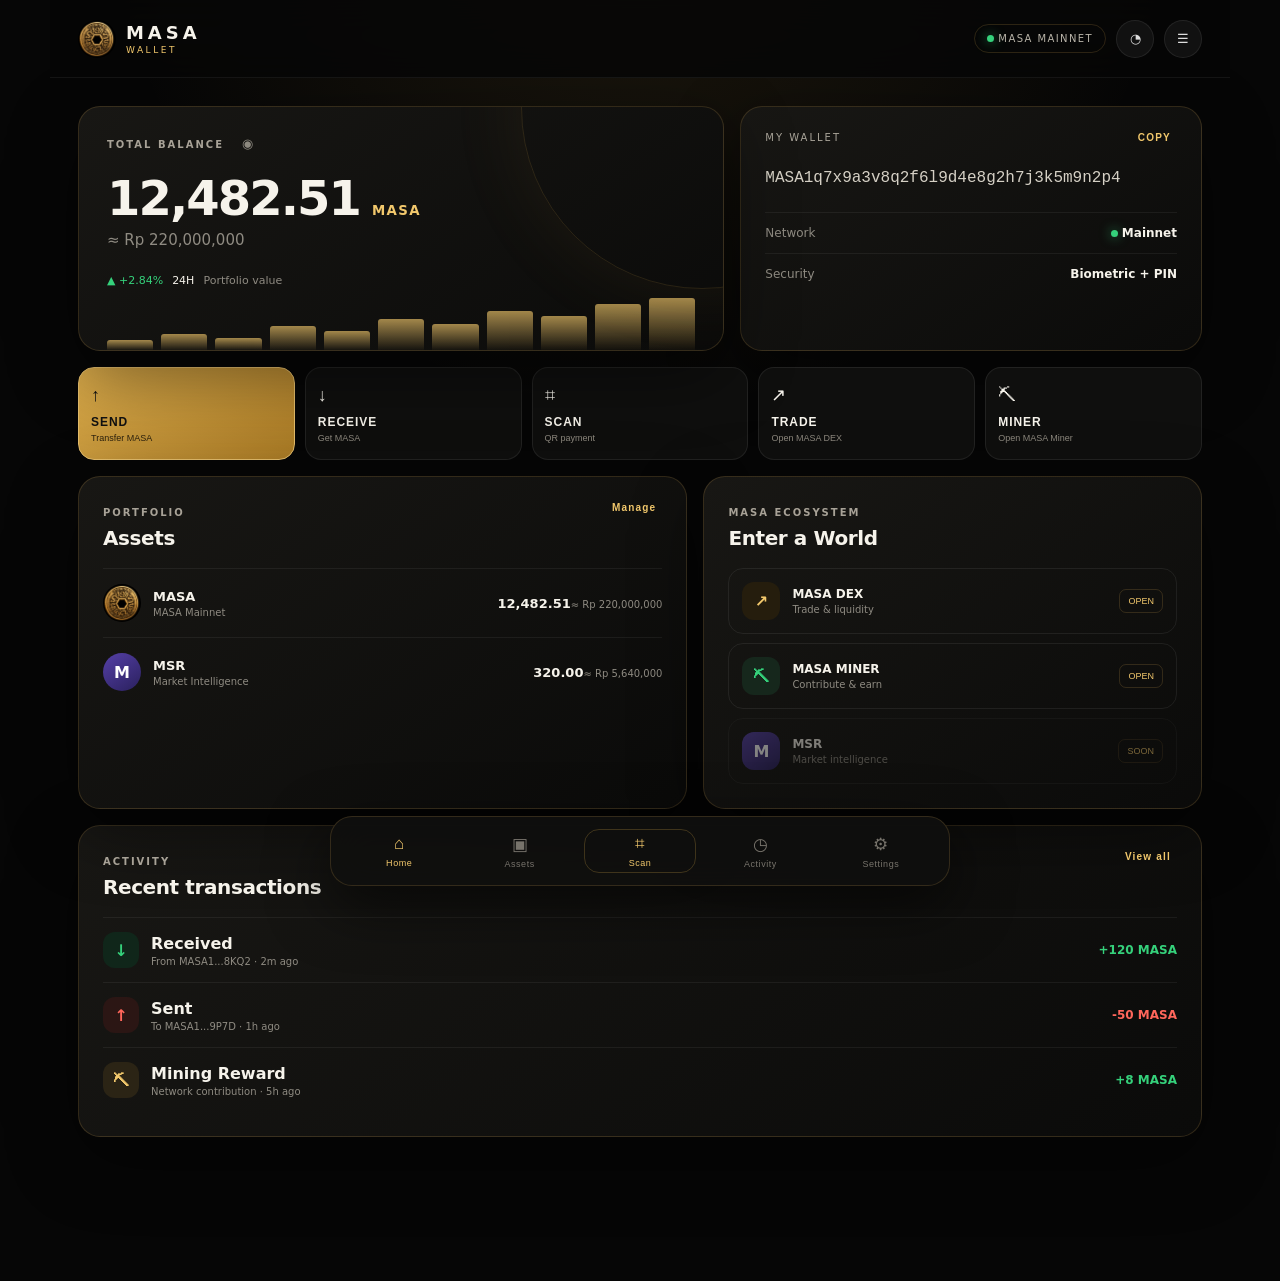
==== index.html @ 221adba0 "fix: move wallet files to repository root" ====
<!doctype html>
<html lang="en">
<head>
  <meta charset="utf-8">
  <meta name="viewport" content="width=device-width, initial-scale=1">
  <meta name="theme-color" content="#070707">
  <title>MASA Wallet</title>
  <link rel="stylesheet" href="css/style.css">
</head>
<body>
  <div class="app-shell">
    <header class="topbar">
      <div class="brand-wrap">
        <img src="assets/masa-logo.png" class="brand-logo" alt="MASA">
        <div><div class="brand">MASA</div><div class="brand-sub">WALLET</div></div>
      </div>
      <div class="top-actions">
        <div class="network-pill"><span class="dot"></span> MASA MAINNET</div>
        <button class="icon-btn" id="notifyBtn" aria-label="Notifications">◔</button>
        <button class="icon-btn" id="menuBtn" aria-label="Menu">☰</button>
      </div>
    </header>

    <main class="content">
      <section class="hero-grid">
        <div class="balance-card glass">
          <div class="eyebrow">TOTAL BALANCE <button class="eye" id="toggleBalance">◉</button></div>
          <div class="balance-line"><span id="balance">12,482.51</span><small>MASA</small></div>
          <div class="fiat" id="fiat">≈ Rp 220,000,000</div>
          <div class="balance-foot"><span class="positive">▲ +2.84%</span><span>24H</span><span class="muted">Portfolio value</span></div>
          <div class="sparkline"><span></span><span></span><span></span><span></span><span></span><span></span><span></span><span></span><span></span><span></span><span></span></div>
        </div>

        <div class="identity-card glass">
          <div class="card-head"><span>MY WALLET</span><button class="copy-mini" id="copyAddress">COPY</button></div>
          <div class="wallet-address" id="address">MASA1q7x9a3v8q2f6l9d4e8g2h7j3k5m9n2p4</div>
          <div class="identity-row"><span class="muted">Network</span><strong><span class="dot"></span> Mainnet</strong></div>
          <div class="identity-row"><span class="muted">Security</span><strong>Biometric + PIN</strong></div>
        </div>
      </section>

      <section class="quick-actions">
        <button class="action primary" data-screen="send"><span>↑</span><b>SEND</b><small>Transfer MASA</small></button>
        <button class="action" data-screen="receive"><span>↓</span><b>RECEIVE</b><small>Get MASA</small></button>
        <button class="action" data-screen="scan"><span>⌗</span><b>SCAN</b><small>QR payment</small></button>
        <button class="action" id="tradeBtn"><span>↗</span><b>TRADE</b><small>Open MASA DEX</small></button>
        <button class="action" id="minerBtn"><span>⛏</span><b>MINER</b><small>Open MASA Miner</small></button>
      </section>

      <section class="section-grid">
        <div class="panel glass assets-panel">
          <div class="section-title"><div><span class="eyebrow">PORTFOLIO</span><h2>Assets</h2></div><button class="text-btn">Manage</button></div>
          <div class="asset-row featured"><img src="assets/masa-logo.png" alt="MASA"><div><b>MASA</b><span>MASA Mainnet</span></div><div class="asset-value"><b>12,482.51</b><span>≈ Rp 220,000,000</span></div></div>
          <div class="asset-row"><div class="asset-badge msr">M</div><div><b>MSR</b><span>Market Intelligence</span></div><div class="asset-value"><b>320.00</b><span>≈ Rp 5,640,000</span></div></div>
        </div>

        <div class="panel glass ecosystem-panel">
          <div class="section-title"><div><span class="eyebrow">MASA ECOSYSTEM</span><h2>Enter a World</h2></div></div>
          <div class="ecosystem-card" id="tradeCard"><div class="eco-icon trade">↗</div><div><b>MASA DEX</b><span>Trade & liquidity</span></div><button>OPEN</button></div>
          <div class="ecosystem-card" id="minerCard"><div class="eco-icon miner">⛏</div><div><b>MASA MINER</b><span>Contribute & earn</span></div><button>OPEN</button></div>
          <div class="ecosystem-card disabled"><div class="eco-icon msr">M</div><div><b>MSR</b><span>Market intelligence</span></div><button>SOON</button></div>
        </div>
      </section>

      <section class="panel glass activity-panel">
        <div class="section-title"><div><span class="eyebrow">ACTIVITY</span><h2>Recent transactions</h2></div><button class="text-btn" data-screen="activity">View all</button></div>
        <div class="activity-list">
          <div class="activity-row"><div class="activity-icon received">↓</div><div><b>Received</b><span>From MASA1...8KQ2 · 2m ago</span></div><strong class="positive">+120 MASA</strong></div>
          <div class="activity-row"><div class="activity-icon sent">↑</div><div><b>Sent</b><span>To MASA1...9P7D · 1h ago</span></div><strong class="negative">-50 MASA</strong></div>
          <div class="activity-row"><div class="activity-icon mining">⛏</div><div><b>Mining Reward</b><span>Network contribution · 5h ago</span></div><strong class="positive">+8 MASA</strong></div>
        </div>
      </section>
    </main>

    <nav class="bottom-nav">
      <button class="nav-item active" data-screen="home">⌂<span>Home</span></button>
      <button class="nav-item" data-screen="assets">▣<span>Assets</span></button>
      <button class="nav-item scan-nav" data-screen="scan">⌗<span>Scan</span></button>
      <button class="nav-item" data-screen="activity">◷<span>Activity</span></button>
      <button class="nav-item" data-screen="settings">⚙<span>Settings</span></button>
    </nav>
  </div>

  <div class="modal" id="modal">
    <div class="modal-card glass" id="modalCard"></div>
  </div>
  <div class="toast" id="toast"></div>
  <script src="js/app.js"></script>
</body>
</html>
---- css/style.css ----
:root{--bg:#060606;--panel:#10100f;--panel2:#151411;--gold:#d9aa4a;--gold2:#f2c86c;--text:#f6f3eb;--muted:#8f8b82;--line:rgba(218,174,83,.18);--green:#35d17b;--red:#ff665b;--shadow:0 22px 70px rgba(0,0,0,.45)}
*{box-sizing:border-box}body{margin:0;background:radial-gradient(circle at 50% -10%,rgba(217,170,74,.12),transparent 35%),var(--bg);color:var(--text);font-family:Inter,ui-sans-serif,system-ui,-apple-system,Segoe UI,sans-serif;min-height:100vh}.app-shell{max-width:1180px;margin:auto;padding-bottom:100px}.topbar{height:78px;padding:0 28px;display:flex;align-items:center;justify-content:space-between;border-bottom:1px solid rgba(255,255,255,.06);position:sticky;top:0;z-index:20;background:rgba(6,6,6,.86);backdrop-filter:blur(18px)}.brand-wrap{display:flex;align-items:center;gap:10px}.brand-logo{width:38px;height:38px;object-fit:cover;border-radius:50%;filter:saturate(.9)}.brand{font-weight:800;letter-spacing:.22em;font-size:18px}.brand-sub{font-size:9px;color:var(--gold2);letter-spacing:.28em;margin-top:2px}.top-actions{display:flex;align-items:center;gap:10px}.network-pill{font-size:10px;letter-spacing:.14em;color:#b9b4a9;border:1px solid var(--line);padding:8px 12px;border-radius:999px}.dot{width:7px;height:7px;border-radius:50%;background:var(--green);display:inline-block;box-shadow:0 0 12px rgba(53,209,123,.7)}.icon-btn{width:38px;height:38px;border:1px solid rgba(255,255,255,.08);border-radius:50%;background:#111;color:#ddd;cursor:pointer}.content{padding:28px}.hero-grid{display:grid;grid-template-columns:1.4fr 1fr;gap:16px}.glass{background:linear-gradient(145deg,rgba(25,24,21,.96),rgba(11,11,10,.96));border:1px solid var(--line);box-shadow:var(--shadow);border-radius:22px}.balance-card{padding:28px;min-height:245px;position:relative;overflow:hidden}.balance-card:after{content:"";position:absolute;width:360px;height:360px;right:-160px;top:-180px;border-radius:50%;border:1px solid rgba(217,170,74,.14);box-shadow:0 0 80px rgba(217,170,74,.08)}.eyebrow{font-size:10px;color:#a8a297;letter-spacing:.2em;font-weight:700}.eye{border:0;background:none;color:#8d897f;margin-left:7px;cursor:pointer}.balance-line{display:flex;align-items:baseline;gap:12px;margin-top:18px}.balance-line span{font-size:48px;letter-spacing:-.04em;font-weight:750}.balance-line small{color:var(--gold2);font-weight:800;letter-spacing:.1em}.fiat{font-size:15px;color:var(--muted);margin-top:5px}.balance-foot{display:flex;gap:9px;align-items:center;margin-top:25px;font-size:11px}.positive{color:var(--green)}.negative{color:var(--red)}.muted{color:var(--muted)}.sparkline{position:absolute;left:28px;right:28px;bottom:0;height:56px;display:flex;align-items:flex-end;gap:8px;opacity:.65}.sparkline span{flex:1;border-radius:3px 3px 0 0;background:linear-gradient(var(--gold2),rgba(217,170,74,.06));height:var(--h,35%)}.sparkline span:nth-child(1){height:18%}.sparkline span:nth-child(2){height:28%}.sparkline span:nth-child(3){height:22%}.sparkline span:nth-child(4){height:42%}.sparkline span:nth-child(5){height:34%}.sparkline span:nth-child(6){height:55%}.sparkline span:nth-child(7){height:47%}.sparkline span:nth-child(8){height:70%}.sparkline span:nth-child(9){height:60%}.sparkline span:nth-child(10){height:82%}.sparkline span:nth-child(11){height:92%}.identity-card{padding:24px}.card-head,.identity-row{display:flex;justify-content:space-between;align-items:center}.card-head{font-size:10px;letter-spacing:.2em;color:#aaa59a}.copy-mini,.text-btn{border:0;background:none;color:var(--gold2);font-size:10px;font-weight:800;letter-spacing:.12em;cursor:pointer}.wallet-address{font-family:ui-monospace,SFMono-Regular,Menlo,monospace;color:#d5d0c5;margin:25px 0;overflow:hidden;text-overflow:ellipsis;white-space:nowrap}.identity-row{border-top:1px solid rgba(255,255,255,.06);padding:13px 0;font-size:12px}.quick-actions{display:grid;grid-template-columns:repeat(5,1fr);gap:10px;margin:16px 0}.action{border:1px solid rgba(255,255,255,.08);background:#0f0f0e;color:var(--text);padding:16px 12px;border-radius:16px;text-align:left;cursor:pointer;transition:.2s}.action:hover,.ecosystem-card:hover{border-color:rgba(242,200,108,.4);transform:translateY(-2px)}.action.primary{background:linear-gradient(145deg,#d9aa4a,#a97a25);color:#111;border-color:#e4bd6b}.action span{display:block;font-size:18px;margin-bottom:9px}.action b{display:block;font-size:12px;letter-spacing:.08em}.action small{display:block;color:#8e897f;font-size:9px;margin-top:4px}.action.primary small{color:#2c210e}.section-grid{display:grid;grid-template-columns:1.1fr .9fr;gap:16px}.panel{padding:24px;margin-bottom:16px}.section-title{display:flex;align-items:flex-start;justify-content:space-between;margin-bottom:18px}.section-title h2{font-size:20px;margin:6px 0 0;letter-spacing:-.02em}.asset-row{display:flex;align-items:center;gap:12px;padding:15px 0;border-top:1px solid rgba(255,255,255,.06)}.asset-row img{width:38px;height:38px;border-radius:50%;object-fit:cover}.asset-row>div:nth-child(2){display:flex;flex-direction:column}.asset-row b{font-size:13px}.asset-row span{font-size:10px;color:var(--muted);margin-top:3px}.asset-value{margin-left:auto;text-align:right;display:flex!important}.msr,.eco-icon.msr{background:linear-gradient(145deg,#5540a7,#2a205d);color:white}.asset-badge{width:38px;height:38px;border-radius:50%;display:grid;place-items:center;font-weight:800}.ecosystem-card{display:flex;align-items:center;gap:12px;padding:13px;border:1px solid rgba(255,255,255,.07);border-radius:15px;margin-top:9px;cursor:pointer;transition:.2s}.eco-icon{width:38px;height:38px;border-radius:12px;display:grid;place-items:center;font-weight:900}.eco-icon.trade{background:#251d0d;color:var(--gold2)}.eco-icon.miner{background:#16271c;color:var(--green)}.ecosystem-card>div:nth-child(2){display:flex;flex-direction:column;flex:1}.ecosystem-card b{font-size:12px}.ecosystem-card span{font-size:10px;color:var(--muted);margin-top:3px}.ecosystem-card button{font-size:9px;color:var(--gold2);background:none;border:1px solid var(--line);padding:6px 8px;border-radius:7px}.disabled{opacity:.48}.activity-row{display:flex;align-items:center;gap:12px;padding:14px 0;border-top:1px solid rgba(255,255,255,.06)}.activity-icon{width:36px;height:36px;border-radius:12px;display:grid;place-items:center;font-weight:900}.received{background:#10261a;color:var(--green)}.sent{background:#2b1614;color:var(--red)}.mining{background:#2b2415;color:var(--gold2)}.activity-row>div:nth-child(2){flex:1;display:flex;flex-direction:column}.activity-row span{font-size:10px;color:var(--muted);margin-top:3px}.activity-row strong{font-size:12px}.bottom-nav{position:fixed;bottom:14px;left:50%;transform:translateX(-50%);width:min(620px,calc(100% - 28px));height:70px;padding:8px;display:grid;grid-template-columns:repeat(5,1fr);background:rgba(15,15,14,.94);border:1px solid var(--line);border-radius:22px;box-shadow:0 18px 60px rgba(0,0,0,.6);backdrop-filter:blur(20px);z-index:30}.nav-item{border:0;background:none;color:#77736b;display:flex;flex-direction:column;align-items:center;justify-content:center;gap:4px;border-radius:15px;cursor:pointer;font-size:17px}.nav-item span{font-size:9px;letter-spacing:.06em}.nav-item.active,.nav-item.scan-nav{color:var(--gold2)}.scan-nav{position:relative}.scan-nav:before{content:"";position:absolute;inset:4px;border:1px solid rgba(217,170,74,.24);border-radius:15px;pointer-events:none}.modal{position:fixed;inset:0;background:rgba(0,0,0,.72);display:none;place-items:center;padding:20px;z-index:50;backdrop-filter:blur(8px)}.modal.show{display:grid}.modal-card{width:min(480px,100%);padding:26px}.modal-head{display:flex;justify-content:space-between;align-items:center}.modal-head h3{margin:0}.close{border:0;background:none;color:#aaa;font-size:22px;cursor:pointer}.qr-box{display:grid;place-items:center;padding:25px;margin:20px 0;background:white;border-radius:18px}.qr{width:220px;height:220px;background:repeating-linear-gradient(45deg,#000 0 6px,#fff 6px 12px);position:relative;overflow:hidden}.qr:before,.qr:after{content:"";position:absolute;width:46px;height:46px;background:#fff;border:9px solid #000;top:12px}.qr:before{left:12px}.qr:after{right:12px;box-shadow:0 130px 0 -9px #fff,0 130px 0 0 #000}.modal-actions{display:flex;gap:10px}.modal-actions button{flex:1;padding:13px;border-radius:12px;border:1px solid var(--line);background:#12110f;color:#fff}.modal-actions .gold{background:linear-gradient(145deg,#e0b354,#a87a27);color:#111}.field{margin:14px 0}.field label{display:block;font-size:10px;color:#8e897f;letter-spacing:.12em;margin-bottom:7px}.field input{width:100%;padding:14px;border:1px solid rgba(255,255,255,.1);background:#090909;color:#fff;border-radius:12px;outline:none}.toast{position:fixed;left:50%;bottom:98px;transform:translateX(-50%) translateY(15px);opacity:0;background:#1a1814;border:1px solid var(--line);color:#eee;padding:11px 16px;border-radius:12px;font-size:12px;z-index:70;transition:.25s}.toast.show{opacity:1;transform:translateX(-50%) translateY(0)}
@media(max-width:800px){.hero-grid,.section-grid{grid-template-columns:1fr}.quick-actions{grid-template-columns:repeat(3,1fr)}.quick-actions .action:nth-child(4),.quick-actions .action:nth-child(5){grid-column:span 1}.balance-line span{font-size:40px}.network-pill{display:none}.content{padding:16px}.topbar{padding:0 16px}.panel{padding:20px}}
@media(max-width:520px){.quick-actions{grid-template-columns:repeat(2,1fr)}.quick-actions .action:nth-child(3){grid-column:span 2}.balance-line span{font-size:34px}.identity-card{display:none}.brand{font-size:15px}}
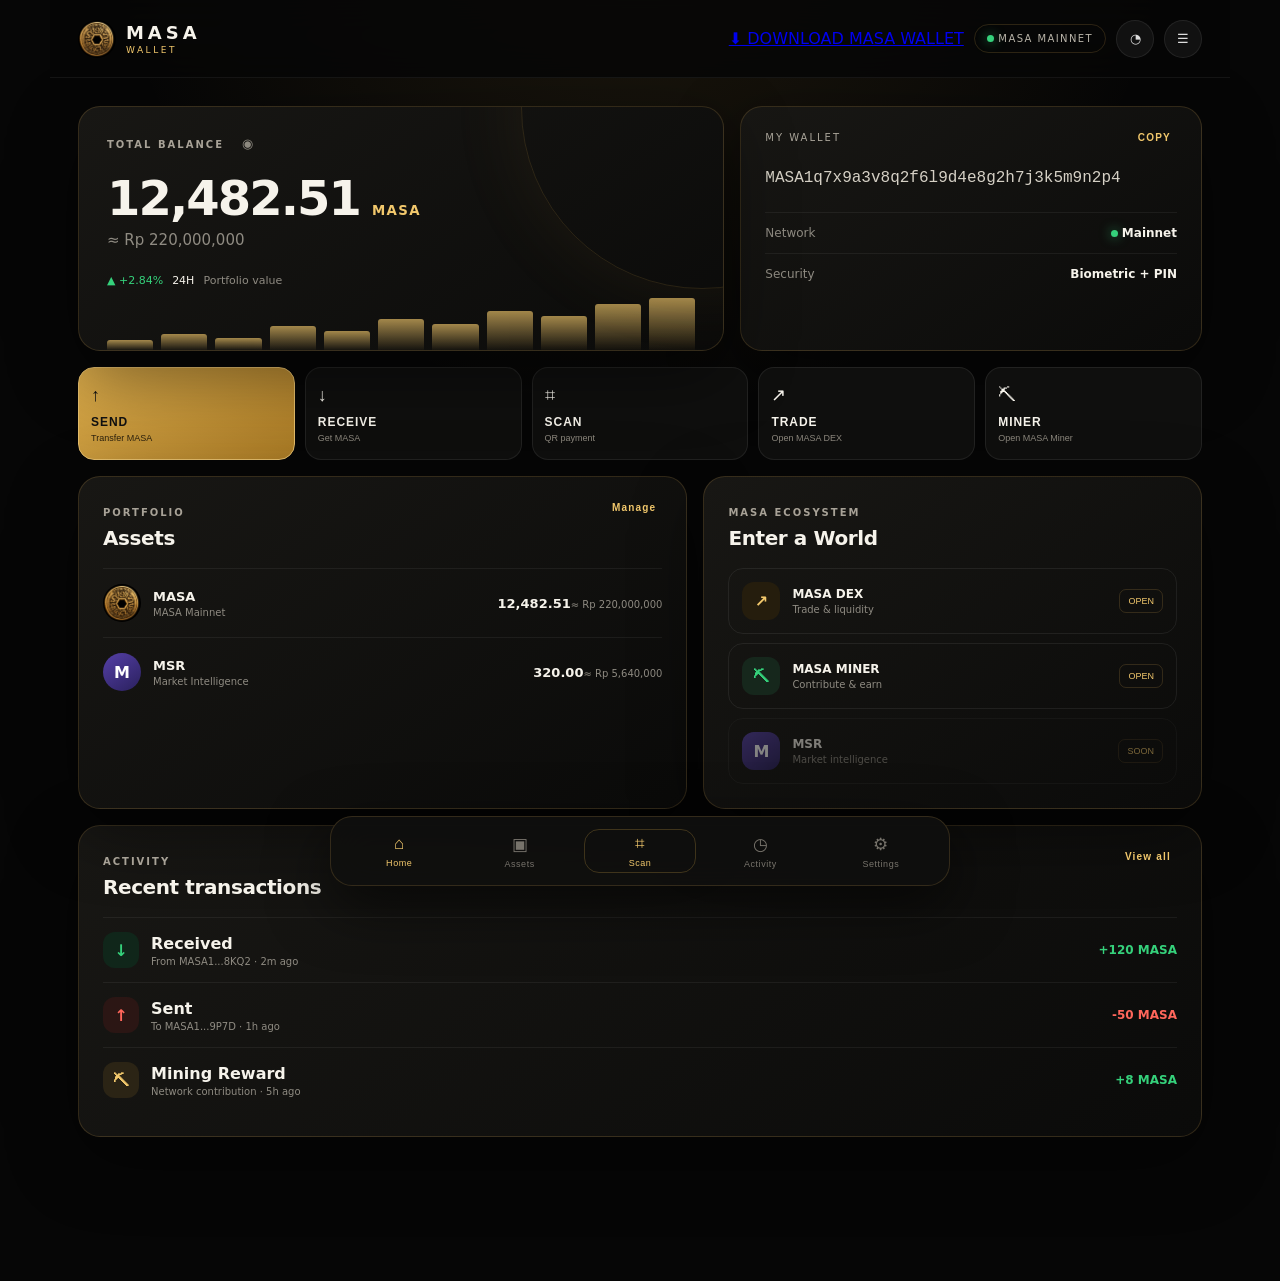
==== commit 4fb05d11: "feat: add MASA Wallet download button" ====
--- a/index.html
+++ b/index.html
@@ -15,6 +15,12 @@
         <div><div class="brand">MASA</div><div class="brand-sub">WALLET</div></div>
       </div>
       <div class="top-actions">
+        <a
+          href="https://github.com/muhammadarohman194-netizen/MASA_WALLET_V2_GOLD_EDITION/releases/download/v1.0.0/MASA_WALLET_V2_GOLD_EDITION.1.zip"
+          class="download-btn"
+        >
+          ⬇ DOWNLOAD MASA WALLET
+        </a>
         <div class="network-pill"><span class="dot"></span> MASA MAINNET</div>
         <button class="icon-btn" id="notifyBtn" aria-label="Notifications">◔</button>
         <button class="icon-btn" id="menuBtn" aria-label="Menu">☰</button>
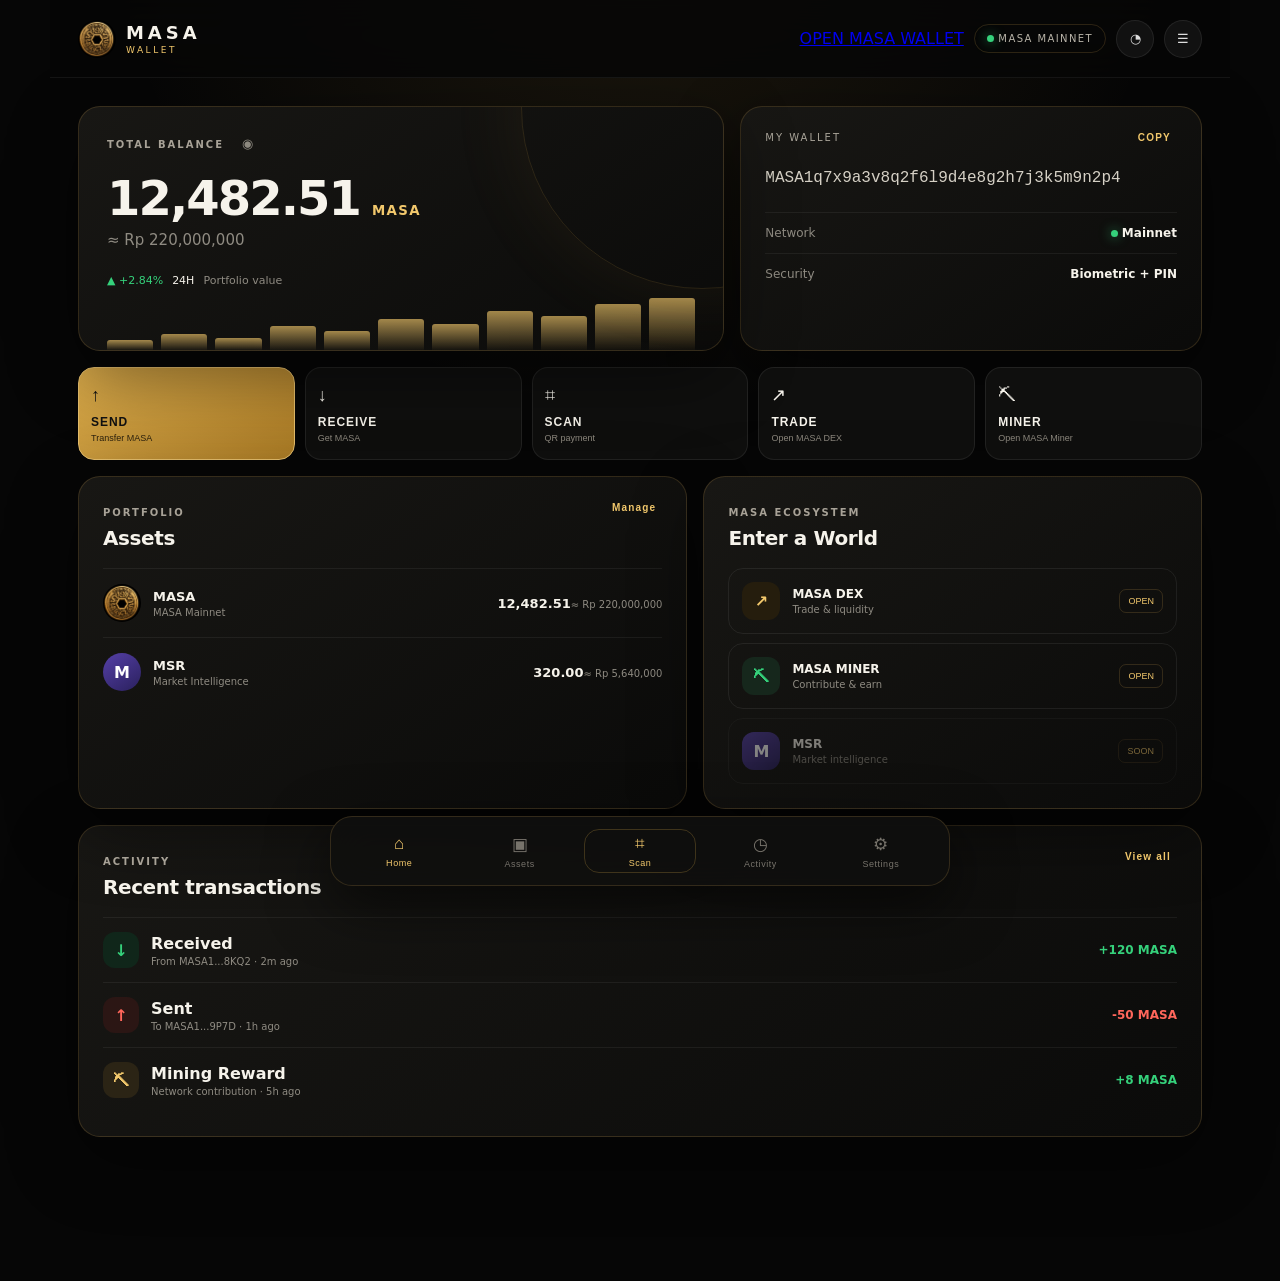
==== commit 5218953a: "fix: change download button to open wallet" ====
--- a/index.html
+++ b/index.html
@@ -15,11 +15,8 @@
         <div><div class="brand">MASA</div><div class="brand-sub">WALLET</div></div>
       </div>
       <div class="top-actions">
-        <a
-          href="https://github.com/muhammadarohman194-netizen/MASA_WALLET_V2_GOLD_EDITION/releases/download/v1.0.0/MASA_WALLET_V2_GOLD_EDITION.1.zip"
-          class="download-btn"
-        >
-          ⬇ DOWNLOAD MASA WALLET
+        <a href="https://muhammadarohman194-netizen.github.io/MASA_WALLET_V2_GOLD_EDITION/">
+          OPEN MASA WALLET
         </a>
         <div class="network-pill"><span class="dot"></span> MASA MAINNET</div>
         <button class="icon-btn" id="notifyBtn" aria-label="Notifications">◔</button>
